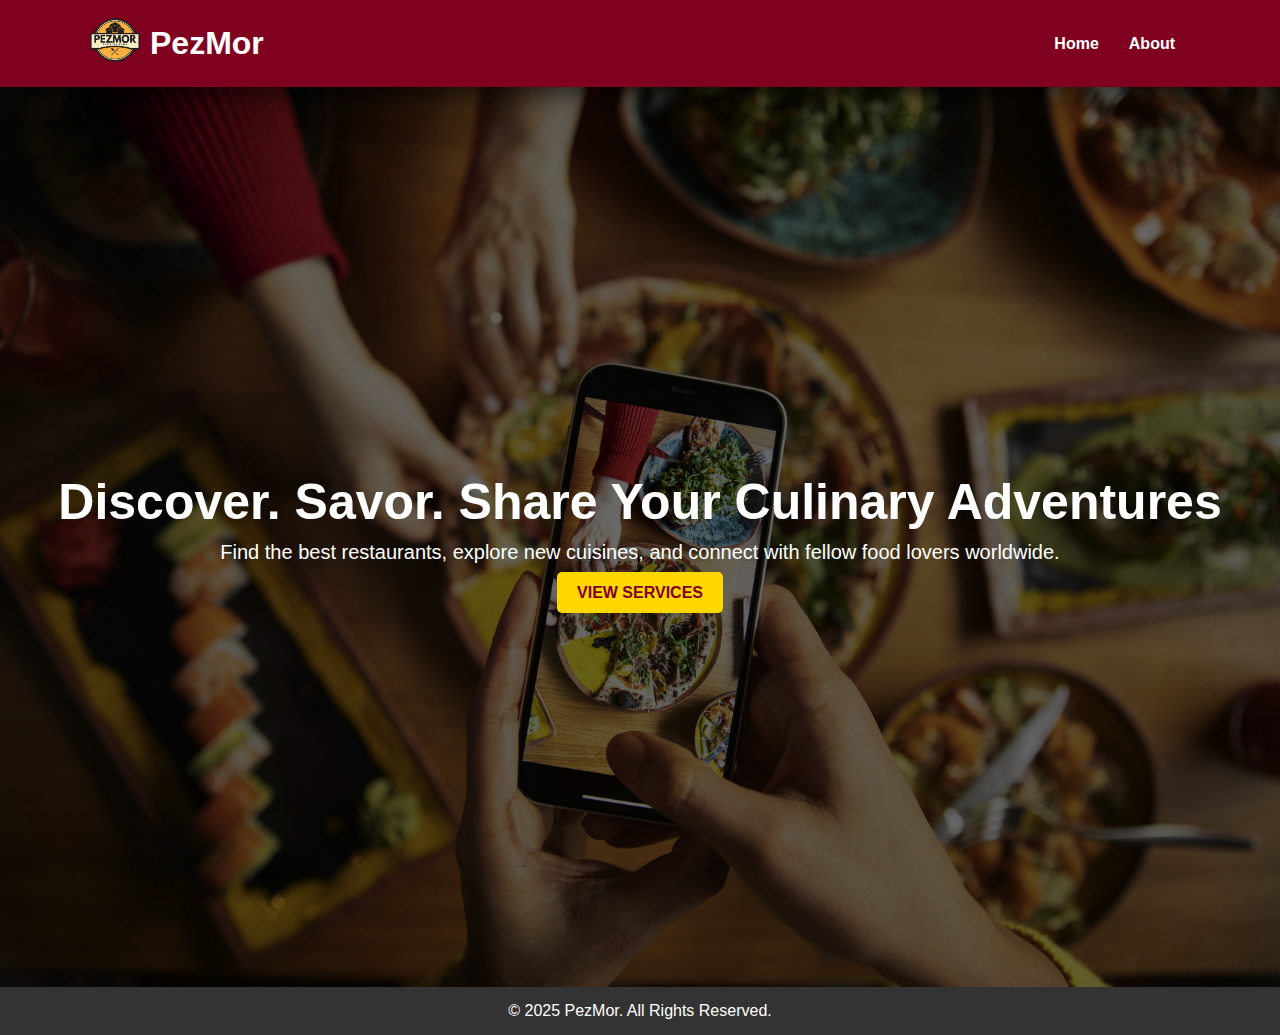
==== index.html @ 00f5ac17 "feat(home): add initial homepage layout" ====
<!DOCTYPE html>
<html lang="en">
<head>
    <meta charset="UTF-8">
    <meta name="viewport" content="width=device-width, initial-scale=1.0">
    <link rel="stylesheet" href="assets/css/style.css">
    <title>PezMor - Discover & Share Culinary Adventures</title>
</head>
<body>
    <!-- Header & Navigation -->
    <header>
        <div class="container">
            <div class="logo">
                <a href="index.html">
                    <img src="assets/img/logo.png" alt="PezMor" width="50">
                </a>
            </div>
            <a href="index.html">
                <h1>PezMor</h1>
            </a>

            <!-- Hamburger Button -->
            <button class="hamburger" onclick="toggleMenu()">☰</button>

            <!-- Navigation Menu -->
            <nav id="nav-menu">
                <ul>
                    <li><a href="index.html"><strong>Home</strong></a></li>
                    <li><a href="pages/page1/index.html"><strong>About</strong></a></li>
                </ul>
            </nav>
        </div>
    </header>

    <!-- Hero Section -->
    <section id="home" class="hero">
        <div class="hero-content">
            <h2>Discover. Savor. Share Your Culinary Adventures</h2>
            <p>Find the best restaurants, explore new cuisines, and connect with fellow food lovers worldwide.</p>
            <a href="#" class="cta-button">VIEW SERVICES</a>
        </div>
    </section>

    <!-- Footer -->
    <footer>
        <p>&copy; 2025 PezMor. All Rights Reserved.</p>
    </footer>

    <!-- JS for Hamburger -->
    <script>
        document.addEventListener("DOMContentLoaded", function () {
        const hamburger = document.querySelector(".hamburger");
        const navMenu = document.querySelector("#nav-menu");

        hamburger.addEventListener("click", function () {
            navMenu.classList.toggle("active");
        });
    });
    </script>
</body>
</html>
---- assets/css/style.css ----
/* Reset & Global Styles */
* {
    margin: 0;
    padding: 0;
    box-sizing: border-box;
    font-family: Arial, sans-serif;
}

body {
    background-color: #c5984a; /* #f9f4e6; Soft cream color */
    color: #333;
}

/* Header */
header {
    background-color: #800020;
    color: white;
    padding: 15px 0;
    box-shadow: 0 10px 20px rgba(0, 0, 0, 0.5);
    position: relative;
    z-index: 10;
}

.container {
    width: 90%;
    max-width: 1100px;
    margin: 0 auto;
    display: flex;
    align-items: center;
    justify-content: space-between;
}

.logo {
    font-size: 1.8em;
    font-weight: bold;
    color: #f2d200; /* Gold color */
    margin-right: 10px; /* Space between logo and h1 */
}

.logo a {
    text-decoration: none;
    color: #f2d200; /* Gold color */
    transition: color 0.3s ease;
}

.container h1 {
    margin: 0; /* Adjust space between the logo and the h1 */
    font-size: 2em;
    display: inline-block;
    color: white;
}

.container h1:hover {
    color: #ffd700; /* Gold hover effect */
}

nav {
    margin-left: auto;
    display: block;
}

nav ul {
    list-style: none;
    display: flex;
}

nav ul li {
    margin: 0 15px;
    font-size: 20px;
}

nav ul li a {
    color: white;
    text-decoration: none;
    font-size: 16px;
    display: block;
    transition: color 0.3s ease;
}

/* When the hamburger menu is open, change the background color */
nav.active ul {
    background-color: #f9f4e6; /* Soft Cream Color */
    padding: 10px 0;
    border-radius: 5px;
}

/* Change text color when menu expands */
nav.active ul li a {
    color: #800020; /* Dark red text for contrast */
}

nav ul li a:hover {
    color: #ffd700; /* Gold hover effect */
}

/* Hero Section */
.hero {
    background: url('../img/bg.jpg') no-repeat center center/cover;
    height: 100vh;
    display: flex;
    align-items: center;
    justify-content: center;
    text-align: center;
    color: white;
    padding: 20px;
}

.hero-content h2 {
    font-size: 40px;
    margin-bottom: 10px;
}

.hero-content p {
    font-size: 18px;
    margin-bottom: 20px;
}

.cta-button {
    background: gold;
    color: #800020;
    padding: 12px 20px;
    text-decoration: none;
    font-weight: bold;
    border-radius: 5px;
}

.cta-button:hover {
    background: #daa520;
}

/* Footer */
footer {
    background: #333;
    color: white;
    text-align: center;
    padding: 15px 0;
}

img {
    max-width: 100%;
    height: auto;
}

/* Hamburger Button */
.hamburger {
    display: none; /* Hide on large screens */
    font-size: 28px;
    background: none;
    border: none;
    color: white;
    cursor: pointer;
}

/* ================= RESPONSIVE DESIGN ================== */

/* 🌟 Extra Large Screens (4K Displays) */
@media (min-width: 1800px) {
    .container {
        max-width: 1600px;
    }
    .hero-content h2 {
        font-size: 60px;
    }
    .hero-content p {
        font-size: 24px;
    }
}

/* 💻 Large Screens (Desktops & Laptops) */
@media (min-width: 1200px) and (max-width: 1799px) {
    .hero-content h2 {
        font-size: 50px;
    }
    .hero-content p {
        font-size: 20px;
    }
}

/* 📱 Medium Screens (Tablets) */
@media (max-width: 1024px) {
    .container {
        width: 95%;
    }
    .hero-content h2 {
        font-size: 35px;
    }
    .hero-content p {
        font-size: 16px;
    }
}

/* Small Screens (Mobile) */
@media (max-width: 768px) {
    .hamburger {
        display: block; /* Show on small screens */
    }

    nav {
        display: none; /* Hide nav initially */
        width: 100%;
        background: #800020;
        position: absolute;
        top: 60px; /* Adjust according to header height */
        left: 0;
        text-align: center;
        padding: 10px 0;
        z-index: 100;
    }

    nav.active {
        display: block; /* Show when active */
    }

    nav ul {
        flex-direction: column;
    }

    nav ul li {
        margin: 10px 0;
    }
}

/* Extra Small Screens (Mobile Phones) */
@media (max-width: 480px) {
    .hero-content h2 {
        font-size: 24px;
    }
    .hero-content p {
        font-size: 12px;
    }
}
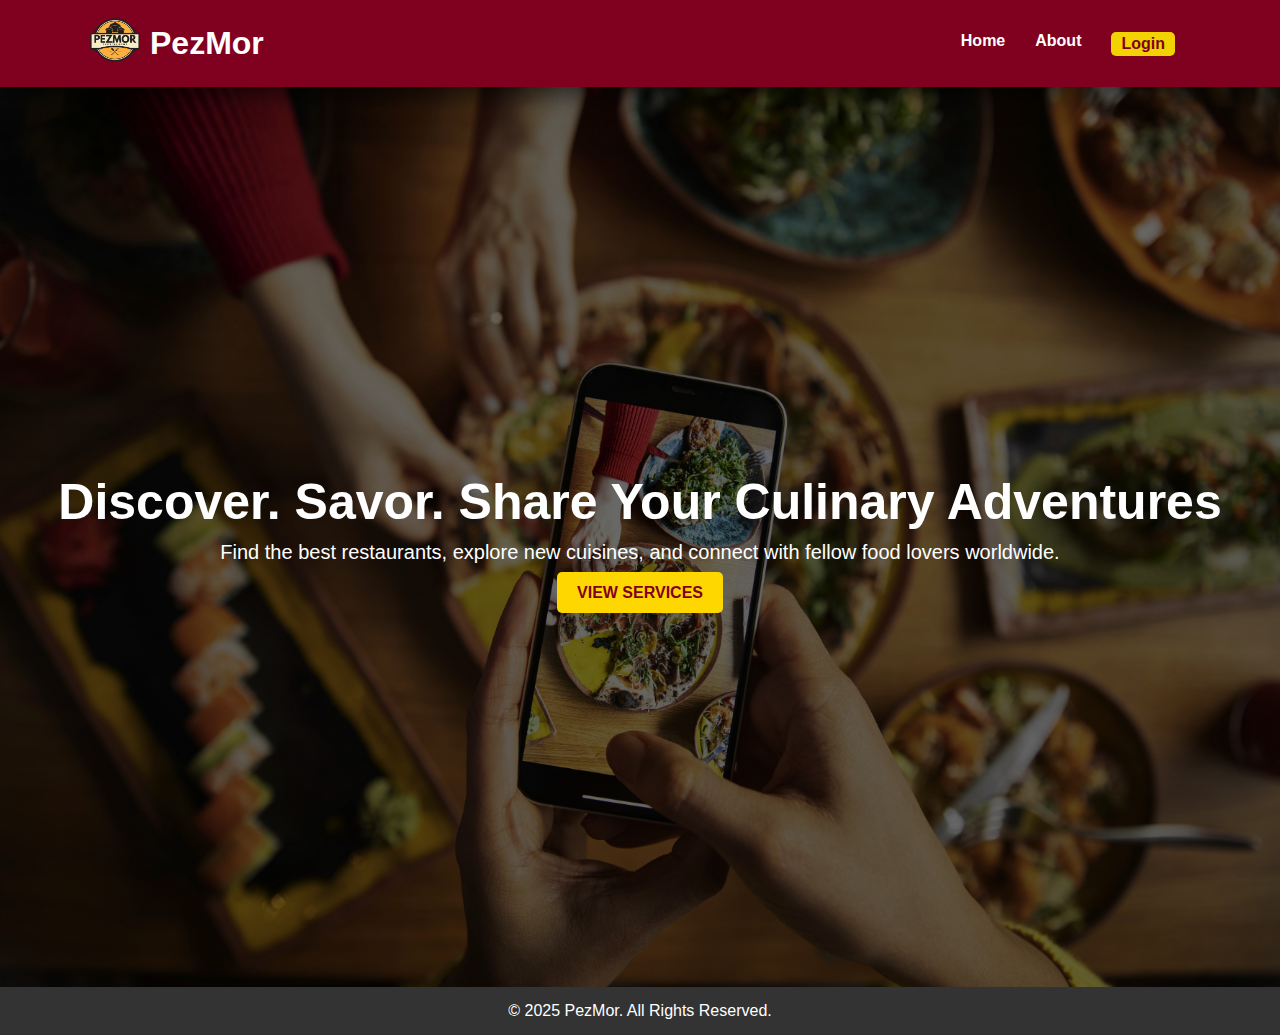
==== commit aa9a1d91: "feat(auth): add login popup functionality" ====
--- a/index.html
+++ b/index.html
@@ -3,6 +3,7 @@
 <head>
     <meta charset="UTF-8">
     <meta name="viewport" content="width=device-width, initial-scale=1.0">
+    <link rel="stylesheet" href="/assets/css/login.css"> <!-- login CSS -->
     <link rel="stylesheet" href="assets/css/style.css">
     <title>PezMor - Discover & Share Culinary Adventures</title>
 </head>
@@ -26,7 +27,8 @@
             <nav id="nav-menu">
                 <ul>
                     <li><a href="index.html"><strong>Home</strong></a></li>
-                    <li><a href="pages/page1/index.html"><strong>About</strong></a></li>
+                    <li><a href="pages/about/index.html"><strong>About</strong></a></li>
+                    <li><a href="#" class="login-trigger">Login</a></li>
                 </ul>
             </nav>
         </div>
@@ -46,16 +48,8 @@
         <p>&copy; 2025 PezMor. All Rights Reserved.</p>
     </footer>
 
-    <!-- JS for Hamburger -->
-    <script>
-        document.addEventListener("DOMContentLoaded", function () {
-        const hamburger = document.querySelector(".hamburger");
-        const navMenu = document.querySelector("#nav-menu");
+    <!-- Global script for login and hamburger-->
+    <script src="assets/js/script.js"></script>
 
-        hamburger.addEventListener("click", function () {
-            navMenu.classList.toggle("active");
-        });
-    });
-    </script>
 </body>
 </html>--- a/assets/css/login.css
+++ b/assets/css/login.css
@@ -0,0 +1,131 @@
+/* Login Popup Styling */
+#login-popup {
+    position: fixed;
+    top: 50%;
+    left: 50%;
+    transform: translate(-50%, -50%);
+    width: 350px;
+    background: white;
+    border-radius: 8px;
+    box-shadow: 0 10px 25px rgba(0, 0, 0, 0.3);
+    padding: 20px;
+    text-align: center;
+    display: none;
+    z-index: 1000;
+}
+
+/* Ensure the overlay is behind the popup */
+.popup-overlay {
+    position: fixed;
+    top: 0;
+    left: 0;
+    width: 100%;
+    height: 100%;
+    background: rgba(0, 0, 0, 0.5);
+    z-index: 999;
+}
+
+.popup-content h2 {
+    font-size: 22px;
+    margin-bottom: 15px;
+    color: #800020; /* Matching your theme */
+}
+
+/* Ensure the popup is on top */
+.popup-content {
+    position: fixed;
+    top: 50%;
+    left: 50%;
+    transform: translate(-50%, -50%);
+    background: white;
+    padding: 20px;
+    border-radius: 10px;
+    box-shadow: 0px 0px 10px rgba(0, 0, 0, 0.3);
+    z-index: 1000;
+    width: 350px;
+}
+
+.role-selection {
+    display: flex;
+    justify-content: center;
+    gap: 15px;
+    margin-bottom: 15px;
+}
+
+.role-selection label {
+    font-size: 14px;
+    color: #333;
+    cursor: pointer;
+}
+
+.input-group {
+    text-align: left;
+    margin-bottom: 15px;
+}
+
+.input-group label {
+    display: block;
+    font-weight: bold;
+    margin-bottom: 5px;
+    color: #444;
+}
+
+.input-group input {
+    width: 100%;
+    padding: 10px;
+    border: 1px solid #ccc;
+    border-radius: 5px;
+    font-size: 14px;
+}
+
+.login-btn {
+    width: 100%;
+    background: #800020;
+    color: white;
+    padding: 10px;
+    border: none;
+    border-radius: 5px;
+    font-size: 16px;
+    cursor: pointer;
+    transition: background 0.3s ease;
+}
+
+.login-btn:hover {
+    background: #ffd700;
+}
+
+.close-btn {
+    position: absolute;
+    top: 10px;
+    right: 15px;
+    cursor: pointer;
+    font-size: 20px;
+    font-weight: bold;
+    color: #800020;
+}
+
+.close-btn:hover {
+    color: black;
+}
+
+.popup-content input,
+.popup-content button {
+    position: relative;
+    z-index: 1001;
+}
+
+/* Styles for Login Button in Navbar */
+nav ul li:last-child a {
+    background: #f2d200; /* Gold color */
+    color: #800020; /* Dark red text */
+    padding: 3px 10px; 
+    border-radius: 5px;
+    font-weight: bold;
+    transition: background 0.3s ease, color 0.3s ease;
+}
+
+nav ul li:last-child a:hover {
+    background: #ffd700; /* Lighter gold */
+    color: #ffffff; /* Darker red for contrast */
+}
+
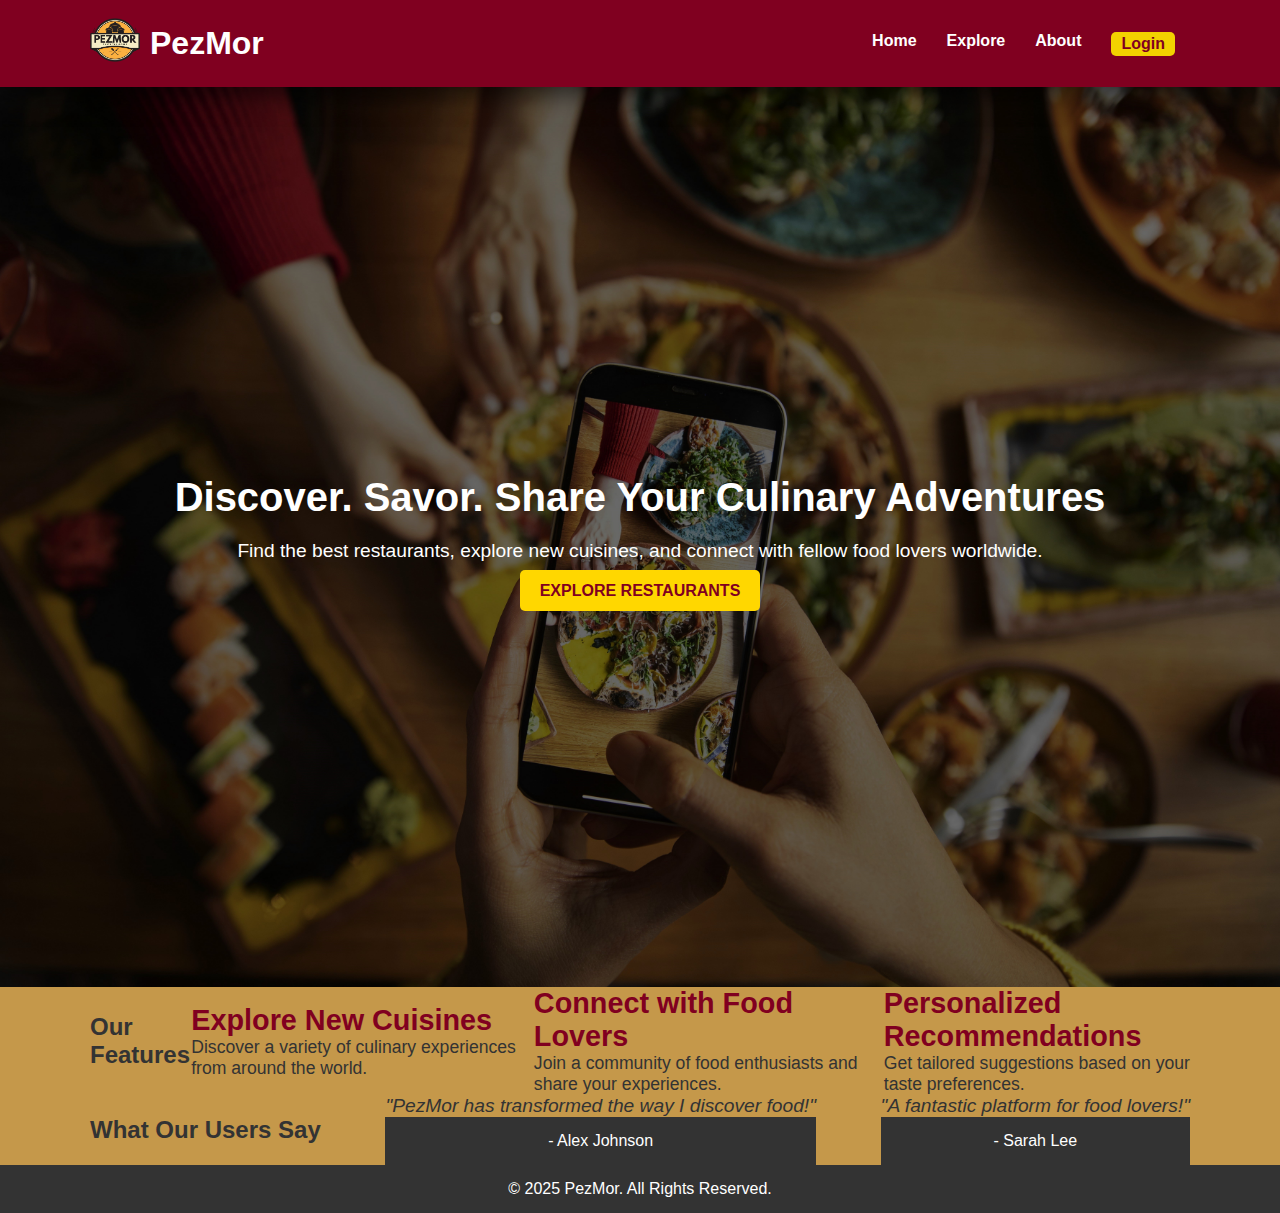
==== commit cd8016fc: "feat(auth, home): implement login functions and update Home page" ====
--- a/index.html
+++ b/index.html
@@ -27,6 +27,7 @@
             <nav id="nav-menu">
                 <ul>
                     <li><a href="index.html"><strong>Home</strong></a></li>
+                    <li><a href="pages/explore/index.html"><strong>Explore</strong></a></li>
                     <li><a href="pages/about/index.html"><strong>About</strong></a></li>
                     <li><a href="#" class="login-trigger">Login</a></li>
                 </ul>
@@ -37,9 +38,49 @@
     <!-- Hero Section -->
     <section id="home" class="hero">
         <div class="hero-content">
-            <h2>Discover. Savor. Share Your Culinary Adventures</h2>
-            <p>Find the best restaurants, explore new cuisines, and connect with fellow food lovers worldwide.</p>
-            <a href="#" class="cta-button">VIEW SERVICES</a>
+            <h2 style="font-size: 2.5em; font-weight: bold;">Discover. Savor. Share Your Culinary Adventures</h2>
+            <p style="font-size: 1.2em; margin: 20px 0;">Find the best restaurants, explore new cuisines, and connect with fellow food lovers worldwide.</p>
+
+            <a href="/pages/explore/index.html" class="cta-button">EXPLORE RESTAURANTS</a>
+        </div>
+    </section>
+
+    <!-- Features Section -->
+    <section id="features">
+        <div class="container">
+            <h2>Our Features</h2>
+            <div class="feature">
+            <h3 style="font-size: 1.8em; color: #800020;">Explore New Cuisines</h3>
+            <p style="font-size: 1.1em;">Discover a variety of culinary experiences from around the world.</p>
+
+            </div>
+            <div class="feature">
+            <h3 style="font-size: 1.8em; color: #800020;">Connect with Food Lovers</h3>
+            <p style="font-size: 1.1em;">Join a community of food enthusiasts and share your experiences.</p>
+
+            </div>
+            <div class="feature">
+            <h3 style="font-size: 1.8em; color: #800020;">Personalized Recommendations</h3>
+            <p style="font-size: 1.1em;">Get tailored suggestions based on your taste preferences.</p>
+
+            </div>
+        </div>
+    </section>
+
+    <!-- Testimonials Section -->
+    <section id="testimonials">
+        <div class="container">
+            <h2>What Our Users Say</h2>
+            <blockquote>
+                <p style="font-size: 1.2em; font-style: italic;">"PezMor has transformed the way I discover food!"</p>
+
+                <footer>- Alex Johnson</footer>
+            </blockquote>
+            <blockquote>
+                <p style="font-size: 1.2em; font-style: italic;">"A fantastic platform for food lovers!"</p>
+
+                <footer>- Sarah Lee</footer>
+            </blockquote>
         </div>
     </section>
 
@@ -52,4 +93,4 @@
     <script src="assets/js/script.js"></script>
 
 </body>
-</html>+</html>
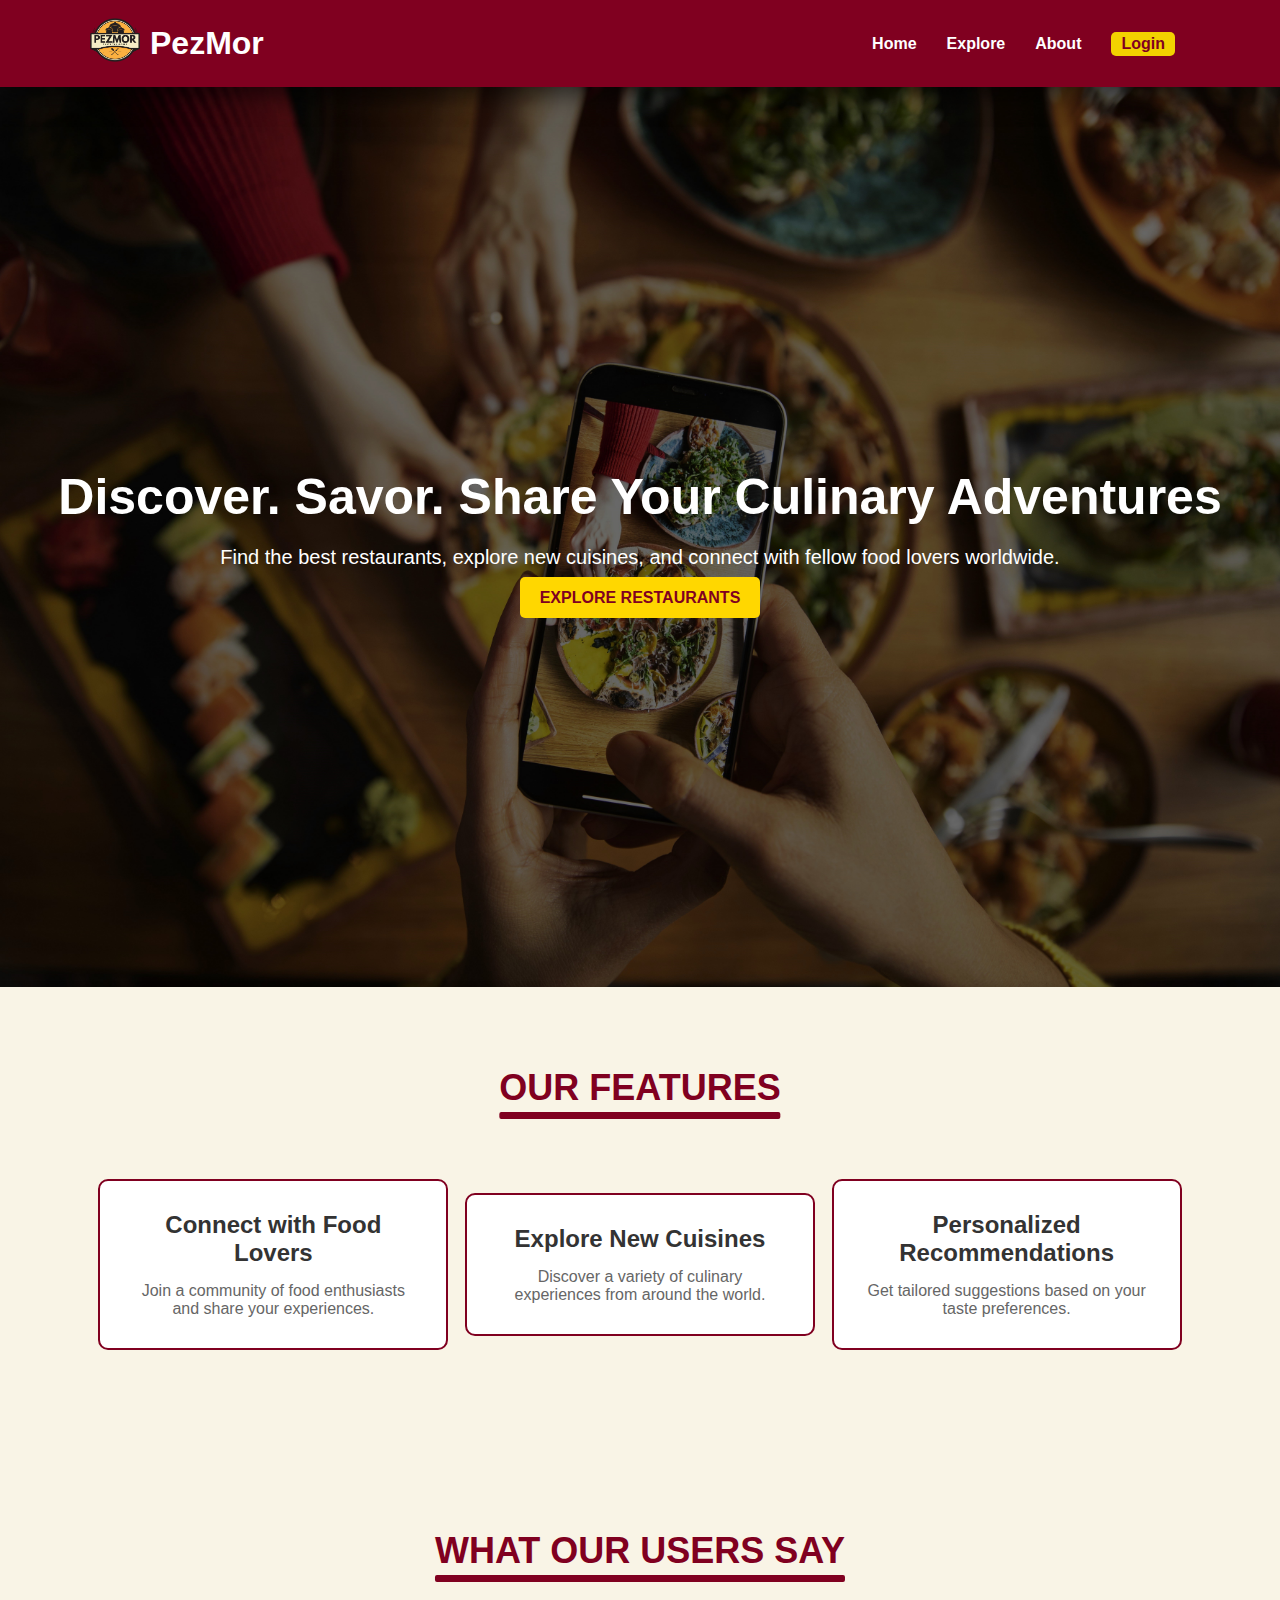
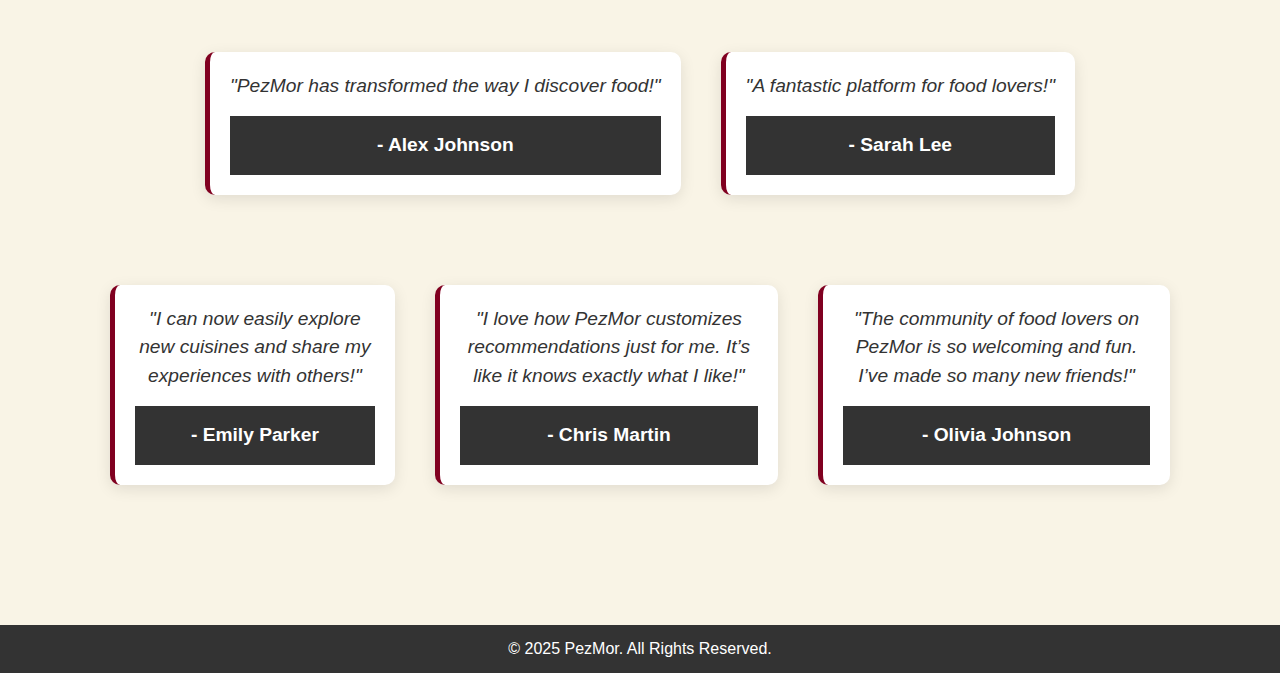
==== commit d3fcbca6: "feat(landing): enhance design of landing page" ====
--- a/index.html
+++ b/index.html
@@ -38,49 +38,63 @@
     <!-- Hero Section -->
     <section id="home" class="hero">
         <div class="hero-content">
-            <h2 style="font-size: 2.5em; font-weight: bold;">Discover. Savor. Share Your Culinary Adventures</h2>
-            <p style="font-size: 1.2em; margin: 20px 0;">Find the best restaurants, explore new cuisines, and connect with fellow food lovers worldwide.</p>
+            <h2 class="hero-title">Discover. Savor. Share Your Culinary Adventures</h2>
+            <p class="hero-description">Find the best restaurants, explore new cuisines, and connect with fellow food lovers worldwide.</p>
 
             <a href="/pages/explore/index.html" class="cta-button">EXPLORE RESTAURANTS</a>
         </div>
     </section>
 
+
     <!-- Features Section -->
     <section id="features">
+        <h2>OUR FEATURES</h2>
         <div class="container">
-            <h2>Our Features</h2>
             <div class="feature">
-            <h3 style="font-size: 1.8em; color: #800020;">Explore New Cuisines</h3>
-            <p style="font-size: 1.1em;">Discover a variety of culinary experiences from around the world.</p>
-
+                <h3>Connect with Food Lovers</h3>
+                <p>Join a community of food enthusiasts and share your experiences.</p>
             </div>
             <div class="feature">
-            <h3 style="font-size: 1.8em; color: #800020;">Connect with Food Lovers</h3>
-            <p style="font-size: 1.1em;">Join a community of food enthusiasts and share your experiences.</p>
-
+                <h3>Explore New Cuisines</h3>
+                <p>Discover a variety of culinary experiences from around the world.</p>
             </div>
             <div class="feature">
-            <h3 style="font-size: 1.8em; color: #800020;">Personalized Recommendations</h3>
-            <p style="font-size: 1.1em;">Get tailored suggestions based on your taste preferences.</p>
-
+                <h3>Personalized Recommendations</h3>
+                <p>Get tailored suggestions based on your taste preferences.</p>
             </div>
         </div>
     </section>
 
     <!-- Testimonials Section -->
     <section id="testimonials">
+        <h2>WHAT OUR USERS SAY</h2>
         <div class="container">
-            <h2>What Our Users Say</h2>
-            <blockquote>
-                <p style="font-size: 1.2em; font-style: italic;">"PezMor has transformed the way I discover food!"</p>
-
-                <footer>- Alex Johnson</footer>
-            </blockquote>
-            <blockquote>
-                <p style="font-size: 1.2em; font-style: italic;">"A fantastic platform for food lovers!"</p>
-
-                <footer>- Sarah Lee</footer>
-            </blockquote>
+            <div class="testimonial-grid">
+                <div class="row">
+                    <blockquote>
+                        <p>"PezMor has transformed the way I discover food!"</p>
+                        <footer>- Alex Johnson</footer>
+                    </blockquote>
+                    <blockquote>
+                        <p>"A fantastic platform for food lovers!"</p>
+                        <footer>- Sarah Lee</footer>
+                    </blockquote>
+                </div>
+                <div class="row">
+                    <blockquote>
+                        <p>"I can now easily explore new cuisines and share my experiences with others!"</p>
+                        <footer>- Emily Parker</footer>
+                    </blockquote>
+                    <blockquote>
+                        <p>"I love how PezMor customizes recommendations just for me. It’s like it knows exactly what I like!"</p>
+                        <footer>- Chris Martin</footer>
+                    </blockquote>
+                    <blockquote>
+                        <p>"The community of food lovers on PezMor is so welcoming and fun. I’ve made so many new friends!"</p>
+                        <footer>- Olivia Johnson</footer>
+                    </blockquote>
+                </div>
+            </div>
         </div>
     </section>
 
--- a/assets/css/style.css
+++ b/assets/css/style.css
@@ -67,6 +67,8 @@
 nav ul li {
     margin: 0 15px;
     font-size: 20px;
+    display: flex;
+    align-items: center;
 }
 
 nav ul li a {
@@ -102,7 +104,31 @@
     justify-content: center;
     text-align: center;
     color: white;
-    padding: 20px;
+    padding: 80px 20px;
+}
+
+.hero-title {
+    font-size: 2.5em;
+    font-weight: bold;
+}
+
+.hero-description {
+    font-size: 1.2em;
+    margin: 20px 0;
+}
+
+.cta-button {
+    background-color: #ff7f50; /* Example button color */
+    color: white;
+    padding: 12px 25px;
+    text-decoration: none;
+    font-weight: bold;
+    border-radius: 5px;
+    transition: background-color 0.3s ease;
+}
+
+.cta-button:hover {
+    background-color: #ff5722; /* Change to a darker shade on hover */
 }
 
 .hero-content h2 {
@@ -128,6 +154,128 @@
     background: #daa520;
 }
 
+/* Features Section */
+#features {
+    background-color: #f9f4e6; /* Light beige background */
+    padding: 80px 20px; /* Vertical padding for spacing */
+    text-align: center; /* Center the content */
+    box-shadow: 0 4px 10px rgba(0, 0, 0, 0.2); /* Subtle shadow to lift the section */
+}
+
+#features h2 {
+    font-size: 36px; /* Larger font size for the title */
+    color: #800020; /* Deep red color for the title */
+    font-family: 'Arial', sans-serif; /* Clean sans-serif font */
+    margin-bottom: 40px; /* Space between title and features */
+    position: relative; /* Position for the decorative elements */
+    display: inline-block; /* Inline-block for centering */
+    padding-bottom: 10px; /* Padding for the underline */
+}
+
+#features h2::after {
+    content: ''; /* Decorative underline */
+    position: absolute; /* Position it absolutely */
+    left: 50%; /* Center it horizontally */
+    bottom: 0; /* Align it to the bottom */
+    transform: translateX(-50%); /* Center it */
+    width: 100%; /* Width of the underline */
+    height: 7px; /* Height of the underline */
+    background-color: #800020; /* Deep red color */
+    border-radius: 2px; /* Rounded corners */
+}
+
+#features .feature {
+    background-color: #fff; /* White background for each feature */
+    border: 2px solid #800020; /* Deep red border */
+    border-radius: 10px; /* Rounded corners */
+    padding: 30px; /* Padding inside each feature card */
+    margin: 20px auto; /* Margin around each feature card */
+    max-width: 350px; /* Limit the max width for each card */
+    transition: transform 0.3s, box-shadow 0.3s; /* Smooth hover effect */
+}
+
+#features .feature h3 {
+    font-size: 24px; /* Slightly larger text for the feature titles */
+    color: #333; /* Dark text color for the feature title */
+    margin-bottom: 15px; /* Space between title and description */
+}
+
+#features .feature p {
+    font-size: 16px; /* Smaller font size for descriptions */
+    color: #666; /* Lighter gray color for the description */
+}
+
+#features .feature:hover {
+    transform: scale(1.05); /* Slightly enlarge the feature card */
+    box-shadow: 0 10px 20px rgba(0, 0, 0, 0.3); /* Stronger shadow on hover */
+}
+
+/* Testimonials Section */
+#testimonials {
+    background-color: #f9f4e6; /* Soft background color */
+    padding: 80px 20px; /* Add vertical padding for spacing */
+    text-align: center; /* Center the content */
+}
+
+/* Title Styling */
+#testimonials h2 {
+    font-size: 36px; /* Large title size for visibility */
+    color: #800020; /* Deep red color for the title */
+    font-family: 'Arial', sans-serif; /* Clean, modern font */
+    margin-bottom: 40px; /* Space between the title and blockquotes */
+    padding-bottom: 30px;
+    text-align: center;
+    position: relative; /* Position for the decorative elements */
+    display: inline-block; /* Inline-block for centering */
+    padding-bottom: 10px; /* Padding for the underline */
+}
+
+#testimonials h2::after {
+    content: ''; /* Decorative underline */
+    position: absolute; /* Position it absolutely */
+    left: 50%; /* Center it horizontally */
+    bottom: 0; /* Align it to the bottom */
+    transform: translateX(-50%); /* Center it */
+    width: 100%; /* Width of the underline */
+    height: 7px; /* Height of the underline */
+    background-color: #800020; /* Deep red color */
+    border-radius: 2px; /* Rounded corners */
+}
+
+.testimonial-grid {
+    display: flex;
+    flex-direction: column;
+    align-items: center;
+}
+
+.row {
+    display: flex;
+    justify-content: center;
+    margin-bottom: 30px;
+}
+
+blockquote {
+    font-style: italic; /* Italicize the quote */
+    margin: 30px 20px; /* Add margin for spacing and center the blockquotes */
+    padding: 20px; /* Inside padding for the quote */
+    border-left: 5px solid #800020; /* Deep red left border to highlight the quote */
+    background-color: #fff; /* White background for the blockquote */
+    display: inline-block; /* Make the blockquote inline-block to center it */
+    max-width: 600px; /* Set a maximum width for the blockquote */
+    font-size: 1.2em; /* Adjust the font size for better readability */
+    box-shadow: 0 4px 15px rgba(0, 0, 0, 0.1); /* Subtle shadow for depth */
+    border-radius: 10px; /* Rounded corners for the blockquote */
+    line-height: 1.5; /* Increase line height for readability */
+}
+
+#testimonials footer {
+    font-size: 1em; /* Adjust the font size of the footer */
+    color: #ffffff; /* Lighter color for the name */
+    margin-top: 15px; /* Space between the quote and the author's name */
+    font-style: normal; /* Remove the italic style from the author's name */
+    font-weight: bold; /* Make the author's name bold */
+}
+
 /* Footer */
 footer {
     background: #333;
@@ -152,7 +300,6 @@
 }
 
 /* ================= RESPONSIVE DESIGN ================== */
-
 /* 🌟 Extra Large Screens (4K Displays) */
 @media (min-width: 1800px) {
     .container {
@@ -228,4 +375,4 @@
     .hero-content p {
         font-size: 12px;
     }
-}+}
